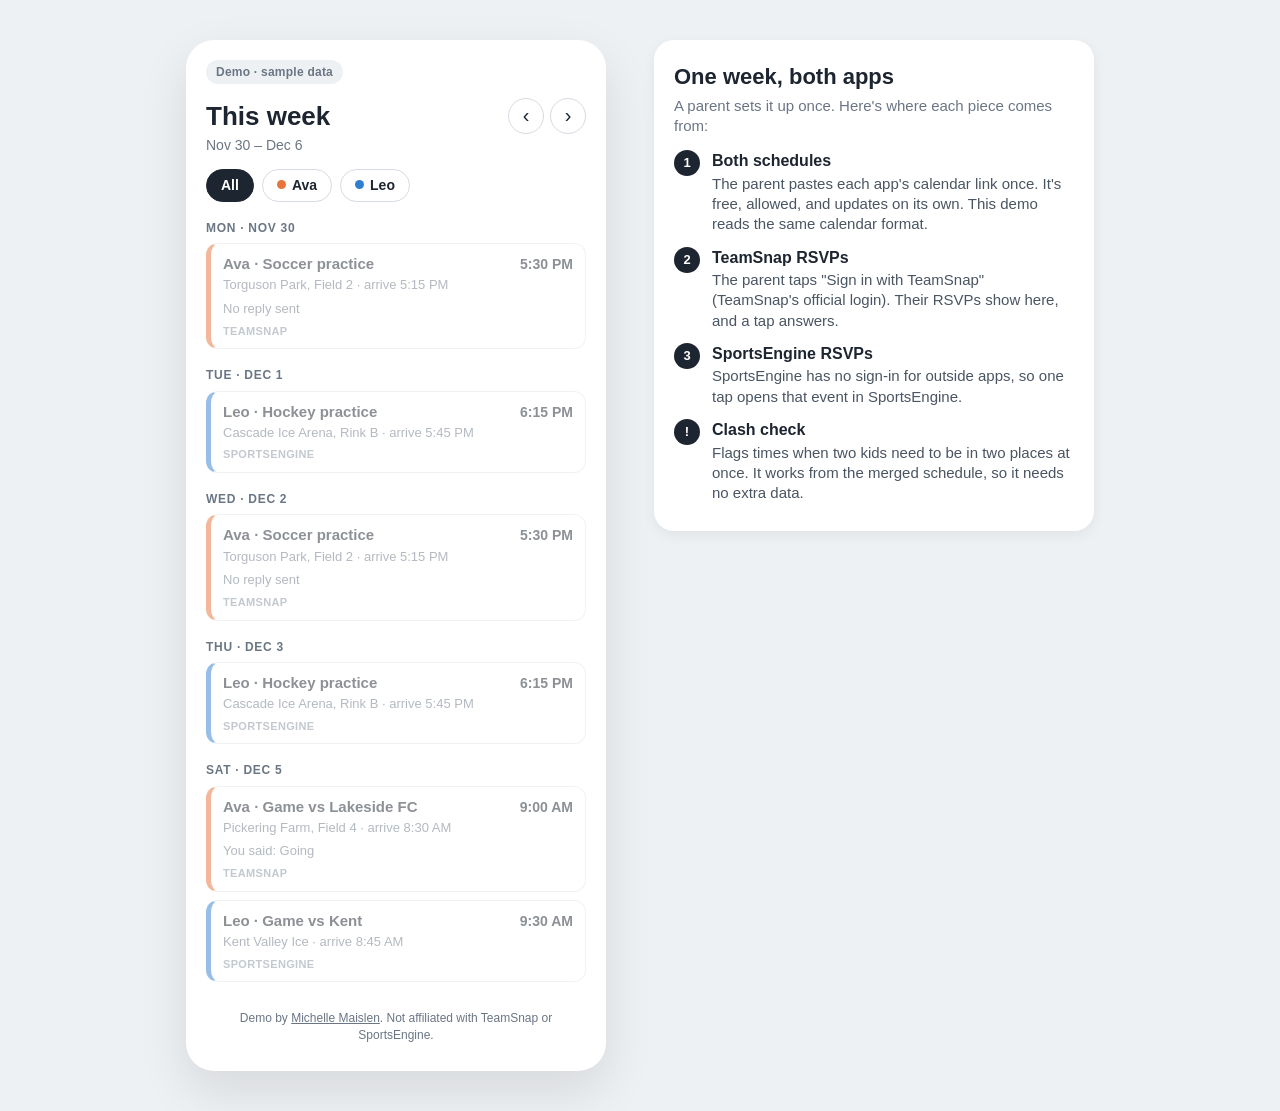
==== sports-week/index.html @ c1bda03e "Add Sports Week demo: TeamSnap and SportsEngine in one view Sample kids and games in iCalendar forma" ====
<!doctype html>
<html lang="en">
<head>
<meta charset="utf-8">
<meta name="viewport" content="width=device-width, initial-scale=1, viewport-fit=cover">
<meta name="description" content="Demo: one week of kids' sports from TeamSnap and SportsEngine in one view.">
<meta name="color-scheme" content="light">
<title>Sports Week (demo)</title>
<link rel="stylesheet" href="style.css">
</head>
<body>
<div class="layout">
  <main class="app" aria-label="Sports Week demo">
    <div class="demo-bar">
      <span class="pill">Demo · sample data</span>
      <button class="link" id="howBtn" type="button">How it works</button>
    </div>

    <header class="top">
      <div class="title-row">
        <h1 id="weekTitle">This week</h1>
        <div class="week-nav">
          <button type="button" id="prevWeek" aria-label="Previous week">‹</button>
          <button type="button" id="nextWeek" aria-label="Next week">›</button>
        </div>
      </div>
      <div class="sub" id="weekRange"></div>
      <div class="chips" id="chips" role="group" aria-label="Show kids"></div>
    </header>

    <button type="button" class="alert" id="rsvpAlert" hidden>
      <span id="rsvpCount"></span><b>Answer ›</b>
    </button>

    <section id="days" aria-live="polite"></section>

    <footer class="foot">
      Demo by <a href="https://michellemaislen.com/">Michelle Maislen</a>. Not affiliated with TeamSnap or SportsEngine.
    </footer>
  </main>

  <aside class="how" id="how" aria-label="How it works">
    <button type="button" class="close" id="howClose" aria-label="Close">×</button>
    <h2>One week, both apps</h2>
    <p class="how-sub">A parent sets it up once. Here's where each piece comes from:</p>
    <ol>
      <li><b>Both schedules</b>The parent pastes each app's calendar link once. It's free, allowed, and updates on its own. This demo reads the same calendar format.</li>
      <li><b>TeamSnap RSVPs</b>The parent taps "Sign in with TeamSnap" (TeamSnap's official login). Their RSVPs show here, and a tap answers.</li>
      <li><b>SportsEngine RSVPs</b>SportsEngine has no sign-in for outside apps, so one tap opens that event in SportsEngine.</li>
      <li class="warn"><b>Clash check</b>Flags times when two kids need to be in two places at once. It works from the merged schedule, so it needs no extra data.</li>
    </ol>
  </aside>
</div>
<div class="scrim" id="scrim" hidden></div>
<div class="toast" id="toast" role="status" hidden></div>

<script src="ics.js"></script>
<script src="demo-feeds.js"></script>
<script src="app.js"></script>
</body>
</html>
---- sports-week/style.css ----
:root {
  --ink: #1d2530;
  --muted: #6b7684;
  --line: #e3e7ec;
  --chip: #d6dbe1;
  --bg: #eef1f4;
  --card: #fff;
  --go: #1f9d55;
  --warn-bg: #fdeceb;
  --warn: #b3261e;
  --alert-bg: #fff4e5;
  --alert-line: #f3c27a;
  --alert: #b35c00;
  --link: #2f7fd1;
}
* { box-sizing: border-box; margin: 0; padding: 0; }
[hidden] { display: none !important; }
html { -webkit-text-size-adjust: 100%; }
body {
  font-family: -apple-system, BlinkMacSystemFont, "Segoe UI", Inter, Helvetica, Arial, sans-serif;
  background: var(--card);
  color: var(--ink);
  line-height: 1.35;
}
button { font: inherit; color: inherit; background: none; border: 0; cursor: pointer; }
button:focus-visible, a:focus-visible { outline: 3px solid var(--link); outline-offset: 2px; border-radius: 6px; }

.layout { min-height: 100vh; }
.app { max-width: 480px; margin: 0 auto; padding: 12px 16px 32px; }

.demo-bar { display: flex; justify-content: space-between; align-items: center; margin-bottom: 14px; }
.pill { font-size: 12px; font-weight: 700; letter-spacing: .02em; background: #eef1f4; color: var(--muted); padding: 4px 10px; border-radius: 20px; }
.link { color: var(--link); font-size: 14px; font-weight: 650; padding: 6px 0; }

.title-row { display: flex; justify-content: space-between; align-items: center; }
h1 { font-size: 26px; font-weight: 750; }
.week-nav { display: flex; gap: 6px; }
.week-nav button { width: 36px; height: 36px; border-radius: 50%; border: 1.5px solid var(--chip); font-size: 20px; line-height: 1; padding-bottom: 2px; }
.week-nav button:disabled { opacity: .3; cursor: default; }
.sub { color: var(--muted); font-size: 14px; margin-top: 2px; }

.chips { display: flex; gap: 8px; margin: 14px 0; }
.chip { padding: 6px 14px; border-radius: 20px; font-size: 14px; font-weight: 600; border: 1.5px solid var(--chip); }
.chip.on { background: var(--ink); color: #fff; border-color: var(--ink); }
.dot { display: inline-block; width: 9px; height: 9px; border-radius: 50%; margin-right: 6px; vertical-align: 1px; }

.alert { width: 100%; background: var(--alert-bg); border: 1.5px solid var(--alert-line); border-radius: 14px; padding: 10px 14px; font-size: 14px; font-weight: 600; display: flex; justify-content: space-between; text-align: left; }
.alert b { color: var(--alert); }

.day h2 { font-size: 12px; font-weight: 700; color: var(--muted); letter-spacing: .06em; text-transform: uppercase; margin: 18px 0 7px; display: flex; align-items: center; gap: 8px; }
.today { background: var(--ink); color: #fff; border-radius: 10px; padding: 1px 7px; font-size: 10px; letter-spacing: .04em; }

.ev { border: 1.5px solid var(--line); border-left: 5px solid var(--kid); border-radius: 12px; padding: 10px 12px; margin-bottom: 8px; background: var(--card); }
.ev.past { opacity: .5; }
.ev.flash { animation: flash 1.2s ease; }
@keyframes flash { 0%, 60% { box-shadow: 0 0 0 4px var(--alert-line); } 100% { box-shadow: 0 0 0 0 transparent; } }
.row { display: flex; justify-content: space-between; align-items: baseline; gap: 10px; }
.ev h3 { font-size: 15px; font-weight: 650; }
.time { font-size: 14px; font-weight: 600; white-space: nowrap; }
.meta { color: var(--muted); font-size: 13px; margin-top: 2px; }
.src { font-size: 11px; font-weight: 700; color: #8a94a1; margin-top: 6px; letter-spacing: .03em; }

.rsvp { display: flex; gap: 6px; margin-top: 8px; }
.b { flex: 1; text-align: center; font-size: 13px; font-weight: 650; padding: 7px 0; border-radius: 8px; border: 1.5px solid var(--chip); color: #3c4652; }
.b.on.going { background: var(--go); border-color: var(--go); color: #fff; }
.b.on.maybe { background: #f2b01e; border-color: #f2b01e; color: #1d2530; }
.b.on.no { background: #6b7684; border-color: #6b7684; color: #fff; }
.out { margin-top: 8px; font-size: 13px; font-weight: 650; color: var(--link); padding: 2px 0; }
.done { margin-top: 6px; font-size: 13px; color: var(--muted); }

.clash { background: var(--warn-bg); color: var(--warn); font-size: 13px; font-weight: 650; border-radius: 8px; padding: 6px 10px; margin-bottom: 8px; }
.empty { color: var(--muted); margin-top: 24px; text-align: center; }

.foot { margin-top: 28px; font-size: 12px; color: var(--muted); text-align: center; }
.foot a { color: inherit; }

/* How it works: bottom sheet on phones, side panel on wide screens */
.how { position: fixed; left: 0; right: 0; bottom: 0; background: var(--card); border-radius: 20px 20px 0 0; padding: 22px 20px 28px; box-shadow: 0 -10px 30px rgba(0,0,0,.15); transform: translateY(105%); visibility: hidden; transition: transform .25s ease, visibility .25s; z-index: 20; max-height: 85vh; overflow-y: auto; }
body.how-open .how { transform: none; visibility: visible; }
.scrim { position: fixed; inset: 0; background: rgba(29,37,48,.35); z-index: 10; }
.close { position: absolute; right: 14px; top: 10px; font-size: 26px; color: var(--muted); width: 36px; height: 36px; }
.how h2 { font-size: 22px; font-weight: 750; }
.how-sub { color: var(--muted); font-size: 15px; margin: 4px 0 14px; }
.how ol { list-style: none; counter-reset: n; display: grid; gap: 12px; }
.how li { counter-increment: n; position: relative; padding-left: 38px; font-size: 14px; color: #4a5562; }
.how li::before { content: counter(n); position: absolute; left: 0; top: 0; width: 26px; height: 26px; border-radius: 50%; background: var(--ink); color: #fff; font-size: 13px; font-weight: 700; display: flex; align-items: center; justify-content: center; }
.how li.warn::before { content: "!"; }
.how li b { display: block; color: var(--ink); font-size: 16px; margin-bottom: 2px; }

.toast { position: fixed; left: 50%; bottom: 24px; transform: translateX(-50%); background: var(--ink); color: #fff; font-size: 14px; padding: 10px 16px; border-radius: 12px; width: max-content; max-width: calc(100vw - 32px); z-index: 30; box-shadow: 0 6px 20px rgba(0,0,0,.2); }

@media (min-width: 900px) {
  body { background: var(--bg); }
  .layout { display: flex; justify-content: center; align-items: flex-start; gap: 48px; padding: 40px 32px; }
  .app { margin: 0; width: 420px; flex: none; background: var(--card); border-radius: 28px; padding: 20px 20px 28px; box-shadow: 0 20px 50px rgba(0,0,0,.10); }
  .how { position: sticky; top: 40px; transform: none; border-radius: 20px; box-shadow: 0 4px 14px rgba(0,0,0,.06); width: 440px; max-height: none; transition: none; visibility: visible; }
  .close, #howBtn, .scrim { display: none !important; }
  .how li { font-size: 15px; }
}
@media (prefers-reduced-motion: reduce) {
  .how { transition: none; }
  .ev.flash { animation: none; }
}
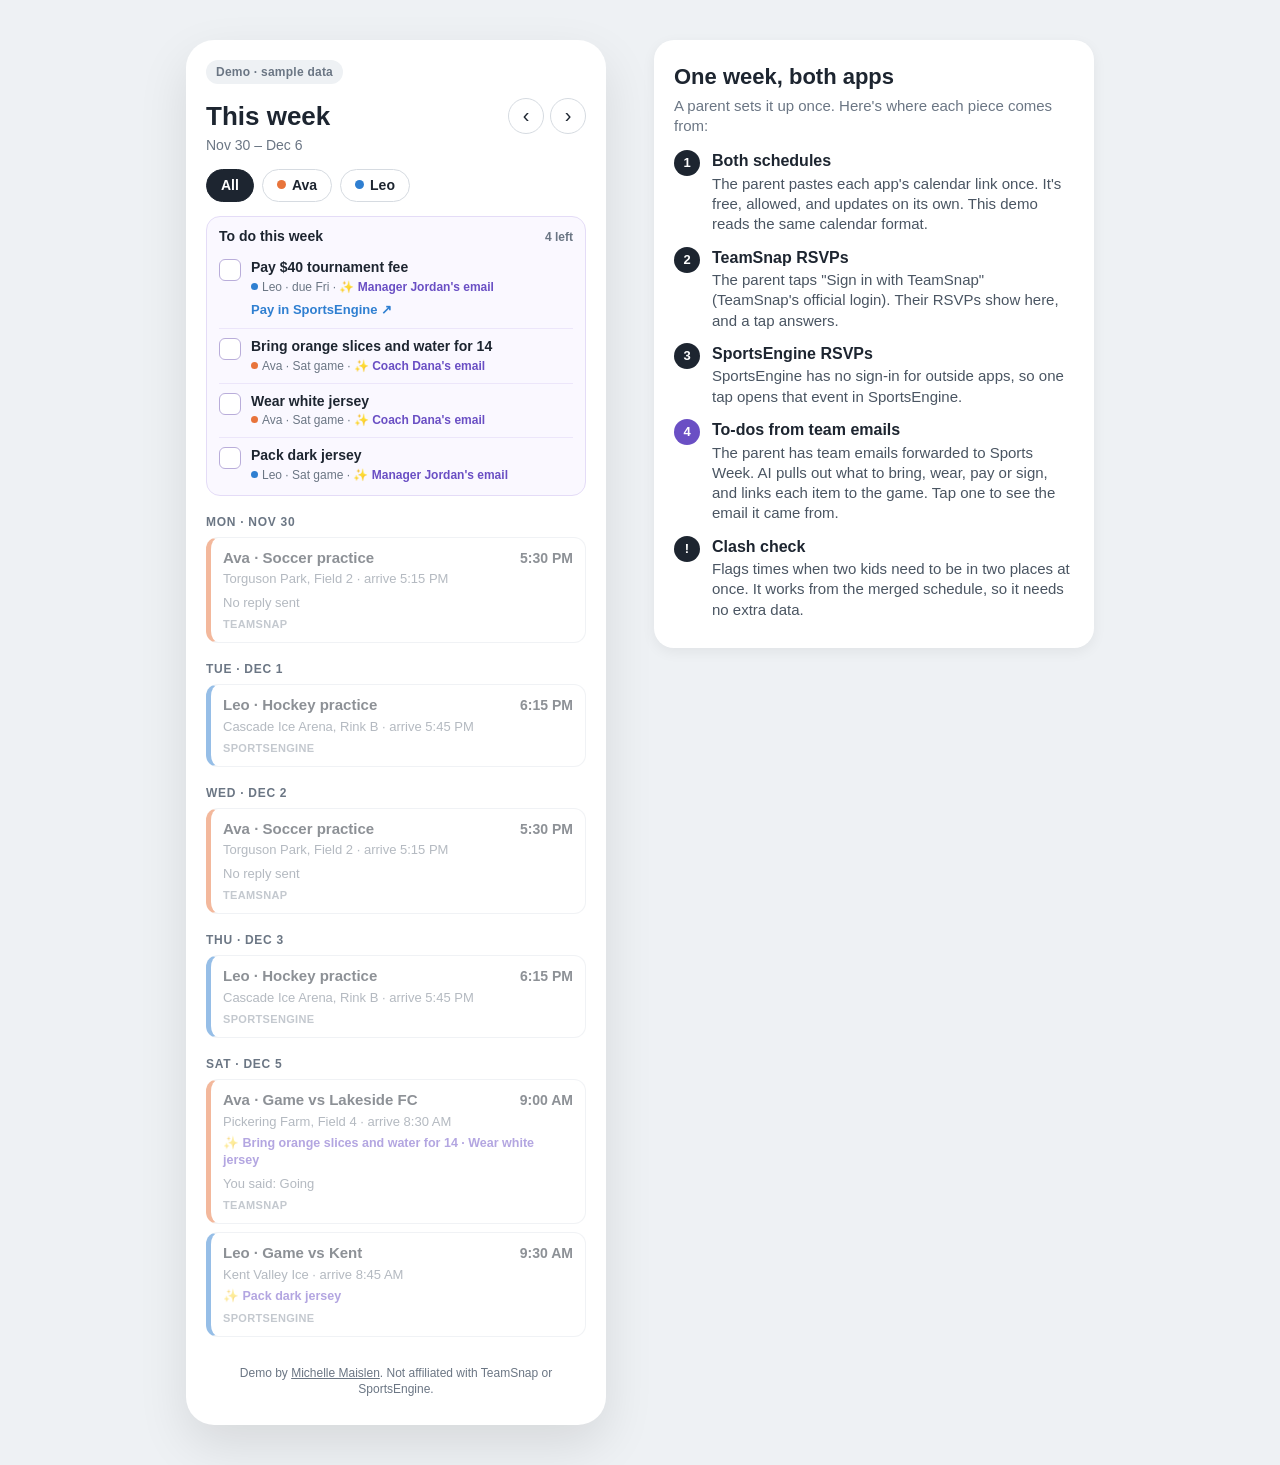
==== commit 0fd292d6: "Add AI to-dos from team emails to Sports Week demo Sample coach emails with the to-dos pulled from t" ====
--- a/sports-week/index.html
+++ b/sports-week/index.html
@@ -32,6 +32,8 @@
       <span id="rsvpCount"></span><b>Answer ›</b>
     </button>
 
+    <section class="todo" id="todo" aria-label="To do" hidden></section>
+
     <section id="days" aria-live="polite"></section>
 
     <footer class="foot">
@@ -47,11 +49,19 @@
       <li><b>Both schedules</b>The parent pastes each app's calendar link once. It's free, allowed, and updates on its own. This demo reads the same calendar format.</li>
       <li><b>TeamSnap RSVPs</b>The parent taps "Sign in with TeamSnap" (TeamSnap's official login). Their RSVPs show here, and a tap answers.</li>
       <li><b>SportsEngine RSVPs</b>SportsEngine has no sign-in for outside apps, so one tap opens that event in SportsEngine.</li>
+      <li class="ai"><b>To-dos from team emails</b>The parent has team emails forwarded to Sports Week. AI pulls out what to bring, wear, pay or sign, and links each item to the game. Tap one to see the email it came from.</li>
       <li class="warn"><b>Clash check</b>Flags times when two kids need to be in two places at once. It works from the merged schedule, so it needs no extra data.</li>
     </ol>
   </aside>
 </div>
 <div class="scrim" id="scrim" hidden></div>
+<div class="modal" id="mail" role="dialog" aria-modal="true" aria-labelledby="mailSubj" hidden>
+  <button type="button" class="close" id="mailClose" aria-label="Close">×</button>
+  <div class="mail-from" id="mailFrom"></div>
+  <h2 id="mailSubj"></h2>
+  <div class="mail-body" id="mailBody"></div>
+  <p class="mail-note">✨ AI turned the highlighted words into to-dos. The demo uses sample emails.</p>
+</div>
 <div class="toast" id="toast" role="status" hidden></div>
 
 <script src="ics.js"></script>
--- a/sports-week/style.css
+++ b/sports-week/style.css
@@ -74,6 +74,32 @@
 .foot { margin-top: 28px; font-size: 12px; color: var(--muted); text-align: center; }
 .foot a { color: inherit; }
 
+/* To-dos from team emails */
+.todo { margin-top: 12px; border: 1.5px solid #e4dcf7; background: #faf8ff; border-radius: 14px; padding: 10px 12px 4px; }
+.todo h2 { font-size: 14px; font-weight: 700; display: flex; justify-content: space-between; align-items: baseline; margin-bottom: 4px; }
+.todo .count { font-size: 12px; font-weight: 600; color: var(--muted); }
+.td { display: flex; gap: 10px; padding: 8px 0; border-top: 1px solid #ece6fa; }
+.td:first-of-type { border-top: 0; }
+.cb { width: 22px; height: 22px; border-radius: 6px; border: 1.5px solid #b9adda; background: #fff; flex: none; margin-top: 1px; font-size: 13px; font-weight: 800; color: #fff; line-height: 1; }
+.td.done .cb { background: var(--go); border-color: var(--go); }
+.td-text { font-size: 14px; font-weight: 600; }
+.td.done .td-text { text-decoration: line-through; color: var(--muted); }
+.td-meta { font-size: 12px; color: var(--muted); margin-top: 2px; }
+.td-meta .dot { width: 7px; height: 7px; margin-right: 4px; vertical-align: 1px; }
+.from { color: #6a4fc4; font-size: 12px; font-weight: 600; padding: 0; }
+.pay { margin-top: 4px; }
+.ev-todo { font-size: 12.5px; color: #6a4fc4; font-weight: 600; margin-top: 5px; }
+.ev-todo .struck { text-decoration: line-through; color: var(--muted); font-weight: 500; }
+
+/* Email source view */
+.modal { position: fixed; left: 50%; top: 50%; transform: translate(-50%, -50%); width: min(440px, calc(100vw - 32px)); max-height: 85vh; overflow-y: auto; background: var(--card); border-radius: 18px; padding: 22px 20px 18px; z-index: 25; box-shadow: 0 20px 50px rgba(0,0,0,.25); }
+.mail-from { font-size: 12px; color: var(--muted); font-weight: 600; padding-right: 30px; }
+.modal h2 { font-size: 18px; font-weight: 750; margin: 4px 0 12px; }
+.mail-body { font-size: 14px; line-height: 1.5; color: #3c4652; background: #f7f8fa; border-radius: 12px; padding: 12px 14px; }
+.mail-body mark { background: #ece6fa; color: inherit; border-radius: 4px; padding: 0 2px; }
+.mail-body mark.this { background: #d6c9f7; box-shadow: 0 0 0 2px #b9a3f0; }
+.mail-note { font-size: 12px; color: var(--muted); margin-top: 10px; }
+
 /* How it works: bottom sheet on phones, side panel on wide screens */
 .how { position: fixed; left: 0; right: 0; bottom: 0; background: var(--card); border-radius: 20px 20px 0 0; padding: 22px 20px 28px; box-shadow: 0 -10px 30px rgba(0,0,0,.15); transform: translateY(105%); visibility: hidden; transition: transform .25s ease, visibility .25s; z-index: 20; max-height: 85vh; overflow-y: auto; }
 body.how-open .how { transform: none; visibility: visible; }
@@ -85,6 +111,7 @@
 .how li { counter-increment: n; position: relative; padding-left: 38px; font-size: 14px; color: #4a5562; }
 .how li::before { content: counter(n); position: absolute; left: 0; top: 0; width: 26px; height: 26px; border-radius: 50%; background: var(--ink); color: #fff; font-size: 13px; font-weight: 700; display: flex; align-items: center; justify-content: center; }
 .how li.warn::before { content: "!"; }
+.how li.ai::before { background: #6a4fc4; }
 .how li b { display: block; color: var(--ink); font-size: 16px; margin-bottom: 2px; }
 
 .toast { position: fixed; left: 50%; bottom: 24px; transform: translateX(-50%); background: var(--ink); color: #fff; font-size: 14px; padding: 10px 16px; border-radius: 12px; width: max-content; max-width: calc(100vw - 32px); z-index: 30; box-shadow: 0 6px 20px rgba(0,0,0,.2); }
@@ -94,7 +121,7 @@
   .layout { display: flex; justify-content: center; align-items: flex-start; gap: 48px; padding: 40px 32px; }
   .app { margin: 0; width: 420px; flex: none; background: var(--card); border-radius: 28px; padding: 20px 20px 28px; box-shadow: 0 20px 50px rgba(0,0,0,.10); }
   .how { position: sticky; top: 40px; transform: none; border-radius: 20px; box-shadow: 0 4px 14px rgba(0,0,0,.06); width: 440px; max-height: none; transition: none; visibility: visible; }
-  .close, #howBtn, .scrim { display: none !important; }
+  .how .close, #howBtn { display: none !important; }
   .how li { font-size: 15px; }
 }
 @media (prefers-reduced-motion: reduce) {
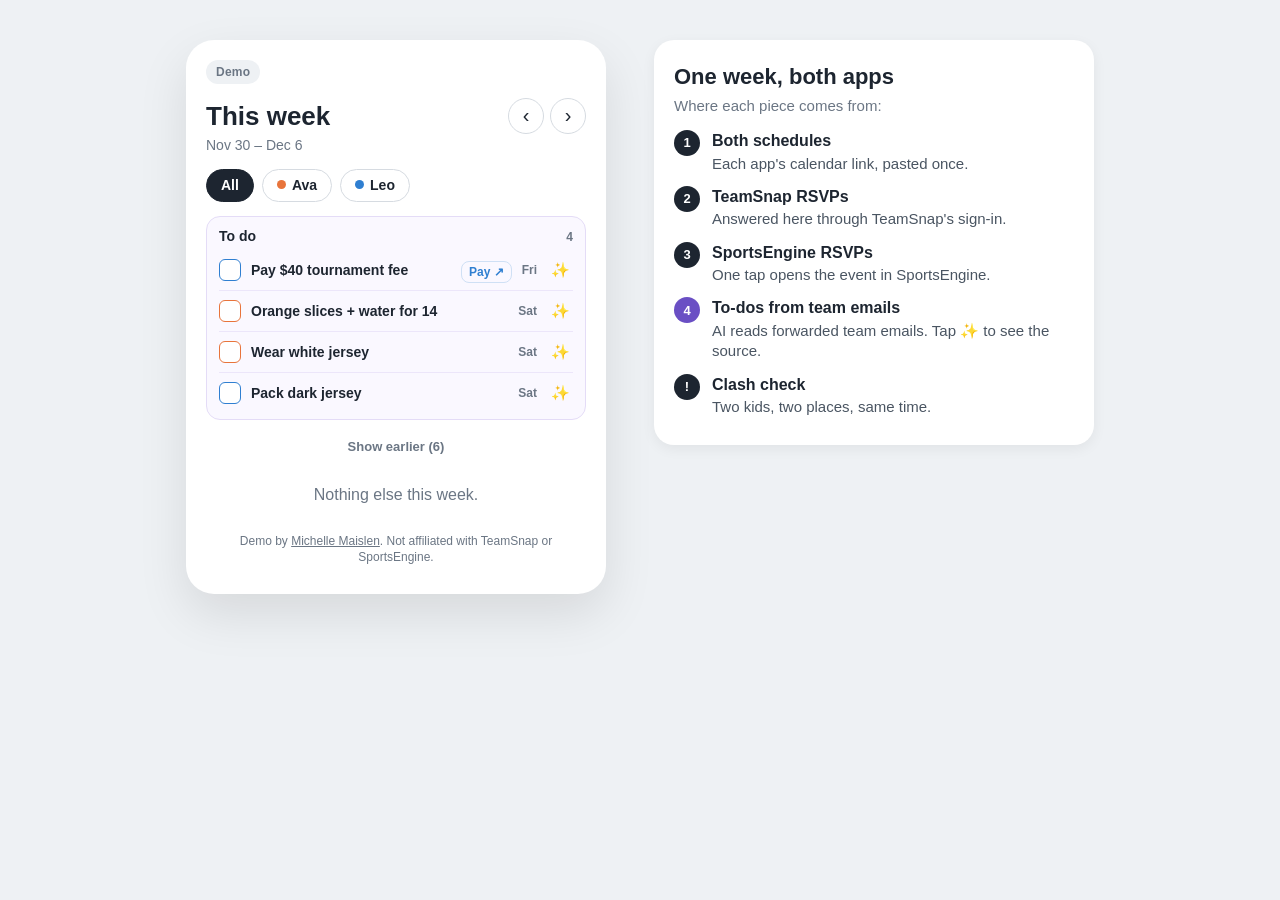
==== commit e8acab9a: "Simplify Sports Week demo: fewer words, more icons Icon RSVP buttons, kid initials instead of names," ====
--- a/sports-week/index.html
+++ b/sports-week/index.html
@@ -12,8 +12,8 @@
 <div class="layout">
   <main class="app" aria-label="Sports Week demo">
     <div class="demo-bar">
-      <span class="pill">Demo · sample data</span>
-      <button class="link" id="howBtn" type="button">How it works</button>
+      <span class="pill">Demo</span>
+      <button class="help" id="howBtn" type="button" aria-label="How it works" title="How it works">?</button>
     </div>
 
     <header class="top">
@@ -29,7 +29,7 @@
     </header>
 
     <button type="button" class="alert" id="rsvpAlert" hidden>
-      <span id="rsvpCount"></span><b>Answer ›</b>
+      <span id="rsvpCount"></span><b>›</b>
     </button>
 
     <section class="todo" id="todo" aria-label="To do" hidden></section>
@@ -44,13 +44,13 @@
   <aside class="how" id="how" aria-label="How it works">
     <button type="button" class="close" id="howClose" aria-label="Close">×</button>
     <h2>One week, both apps</h2>
-    <p class="how-sub">A parent sets it up once. Here's where each piece comes from:</p>
+    <p class="how-sub">Where each piece comes from:</p>
     <ol>
-      <li><b>Both schedules</b>The parent pastes each app's calendar link once. It's free, allowed, and updates on its own. This demo reads the same calendar format.</li>
-      <li><b>TeamSnap RSVPs</b>The parent taps "Sign in with TeamSnap" (TeamSnap's official login). Their RSVPs show here, and a tap answers.</li>
-      <li><b>SportsEngine RSVPs</b>SportsEngine has no sign-in for outside apps, so one tap opens that event in SportsEngine.</li>
-      <li class="ai"><b>To-dos from team emails</b>The parent has team emails forwarded to Sports Week. AI pulls out what to bring, wear, pay or sign, and links each item to the game. Tap one to see the email it came from.</li>
-      <li class="warn"><b>Clash check</b>Flags times when two kids need to be in two places at once. It works from the merged schedule, so it needs no extra data.</li>
+      <li><b>Both schedules</b>Each app's calendar link, pasted once.</li>
+      <li><b>TeamSnap RSVPs</b>Answered here through TeamSnap's sign-in.</li>
+      <li><b>SportsEngine RSVPs</b>One tap opens the event in SportsEngine.</li>
+      <li class="ai"><b>To-dos from team emails</b>AI reads forwarded team emails. Tap ✨ to see the source.</li>
+      <li class="warn"><b>Clash check</b>Two kids, two places, same time.</li>
     </ol>
   </aside>
 </div>
@@ -60,7 +60,7 @@
   <div class="mail-from" id="mailFrom"></div>
   <h2 id="mailSubj"></h2>
   <div class="mail-body" id="mailBody"></div>
-  <p class="mail-note">✨ AI turned the highlighted words into to-dos. The demo uses sample emails.</p>
+  <p class="mail-note">✨ Highlighted words became to-dos.</p>
 </div>
 <div class="toast" id="toast" role="status" hidden></div>
 
--- a/sports-week/style.css
+++ b/sports-week/style.css
@@ -128,3 +128,30 @@
   .how { transition: none; }
   .ev.flash { animation: none; }
 }
+
+/* ---- Simplified layout: fewer words, more icons ---- */
+.help { width: 30px; height: 30px; border-radius: 50%; border: 1.5px solid var(--chip); font-weight: 700; font-size: 15px; color: var(--muted); }
+.alert { padding: 9px 14px; }
+
+.ev { display: flex; gap: 10px; align-items: flex-start; padding: 10px 12px; }
+.av { width: 26px; height: 26px; border-radius: 50%; background: var(--kid); color: #fff; font-size: 13px; font-weight: 750; display: flex; align-items: center; justify-content: center; flex: none; margin-top: 1px; }
+.ev-main { flex: 1; min-width: 0; }
+.row2 { display: flex; justify-content: space-between; align-items: center; gap: 8px; margin-top: 3px; min-height: 30px; }
+.row2 .meta { margin: 0; white-space: nowrap; overflow: hidden; text-overflow: ellipsis; min-width: 0; }
+.rsvp { margin: 0; gap: 4px; flex: none; }
+.b { flex: none; width: 32px; height: 30px; padding: 0; font-size: 15px; font-weight: 750; border-radius: 8px; }
+.b.on.going { background: var(--go); border-color: var(--go); color: #fff; }
+.out { margin: 0; flex: none; font-size: 13px; padding: 5px 8px; border-radius: 8px; border: 1.5px solid #cfe0f5; }
+
+.clash { display: inline-block; background: var(--warn-bg); color: var(--warn); font-size: 11px; letter-spacing: 0; text-transform: none; border-radius: 10px; padding: 2px 8px; margin: 0; font-weight: 700; }
+.earlier { display: block; margin: 14px auto 0; font-size: 13px; font-weight: 600; color: var(--muted); padding: 4px 10px; }
+
+.todo { padding: 10px 12px 6px; }
+.td { align-items: center; gap: 10px; padding: 7px 0; }
+.cb { border-color: var(--kid); margin: 0; }
+.td.done .cb { background: var(--kid); border-color: var(--kid); }
+.td-text { flex: 1; min-width: 0; font-size: 14px; font-weight: 600; white-space: nowrap; overflow: hidden; text-overflow: ellipsis; }
+.td-day { font-size: 12px; color: var(--muted); font-weight: 600; flex: none; }
+.from { font-size: 15px; width: 26px; height: 26px; border-radius: 50%; flex: none; }
+.from:hover { background: #ece6fa; }
+.pay { font-size: 12px; font-weight: 650; color: var(--link); border: 1.5px solid #cfe0f5; border-radius: 8px; padding: 2px 7px; flex: none; }
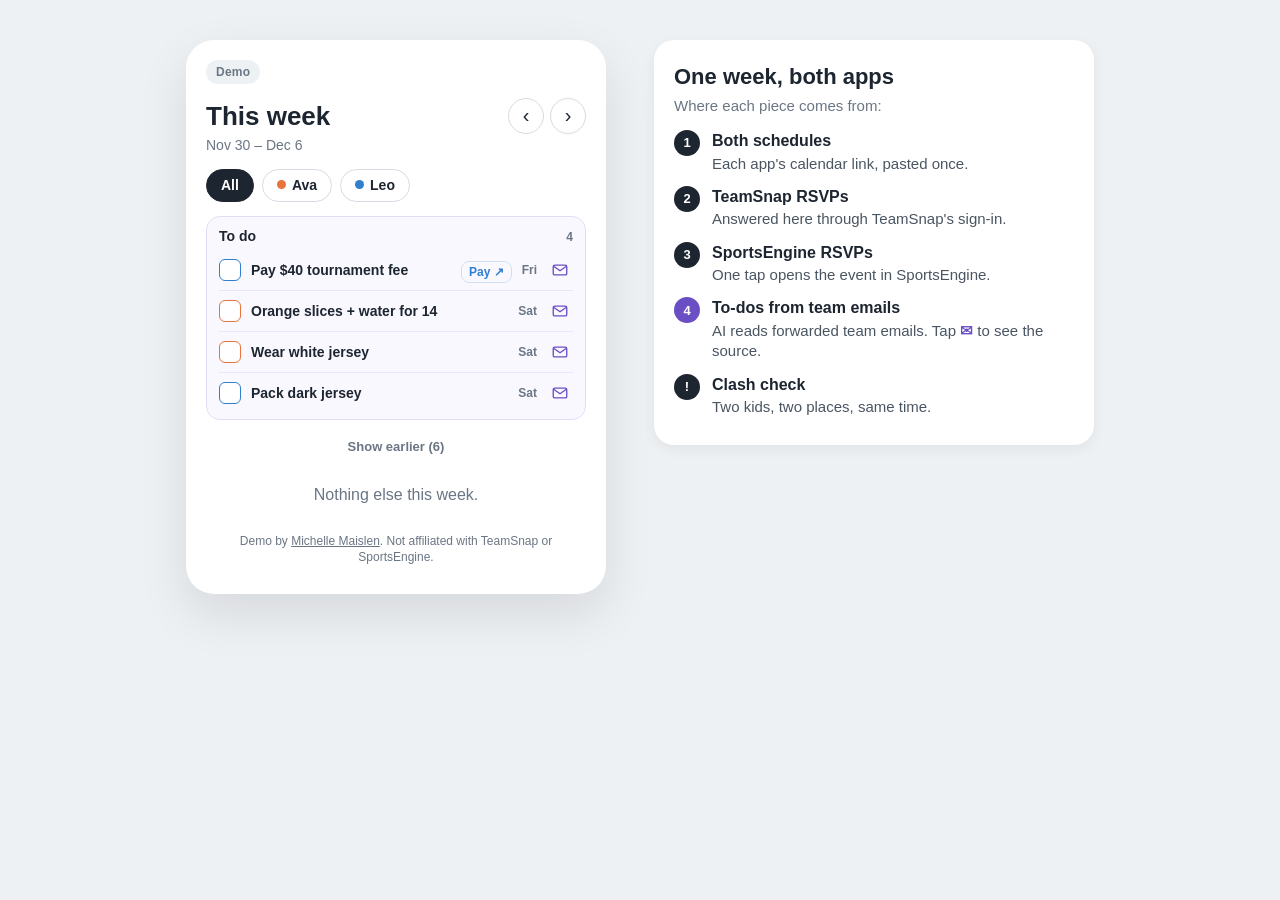
==== commit e1f92a0d: "Use an envelope icon for the to-do source email Co-Authored-By: Claude Opus 5.5 <noreply@anthropic.c" ====
--- a/sports-week/index.html
+++ b/sports-week/index.html
@@ -49,7 +49,7 @@
       <li><b>Both schedules</b>Each app's calendar link, pasted once.</li>
       <li><b>TeamSnap RSVPs</b>Answered here through TeamSnap's sign-in.</li>
       <li><b>SportsEngine RSVPs</b>One tap opens the event in SportsEngine.</li>
-      <li class="ai"><b>To-dos from team emails</b>AI reads forwarded team emails. Tap ✨ to see the source.</li>
+      <li class="ai"><b>To-dos from team emails</b>AI reads forwarded team emails. Tap <span class="mail-ico" aria-label="the envelope">✉</span> to see the source.</li>
       <li class="warn"><b>Clash check</b>Two kids, two places, same time.</li>
     </ol>
   </aside>
--- a/sports-week/style.css
+++ b/sports-week/style.css
@@ -155,3 +155,5 @@
 .from { font-size: 15px; width: 26px; height: 26px; border-radius: 50%; flex: none; }
 .from:hover { background: #ece6fa; }
 .pay { font-size: 12px; font-weight: 650; color: var(--link); border: 1.5px solid #cfe0f5; border-radius: 8px; padding: 2px 7px; flex: none; }
+.from { color: #6a4fc4; display: inline-flex; align-items: center; justify-content: center; }
+.mail-ico { color: #6a4fc4; font-weight: 700; }
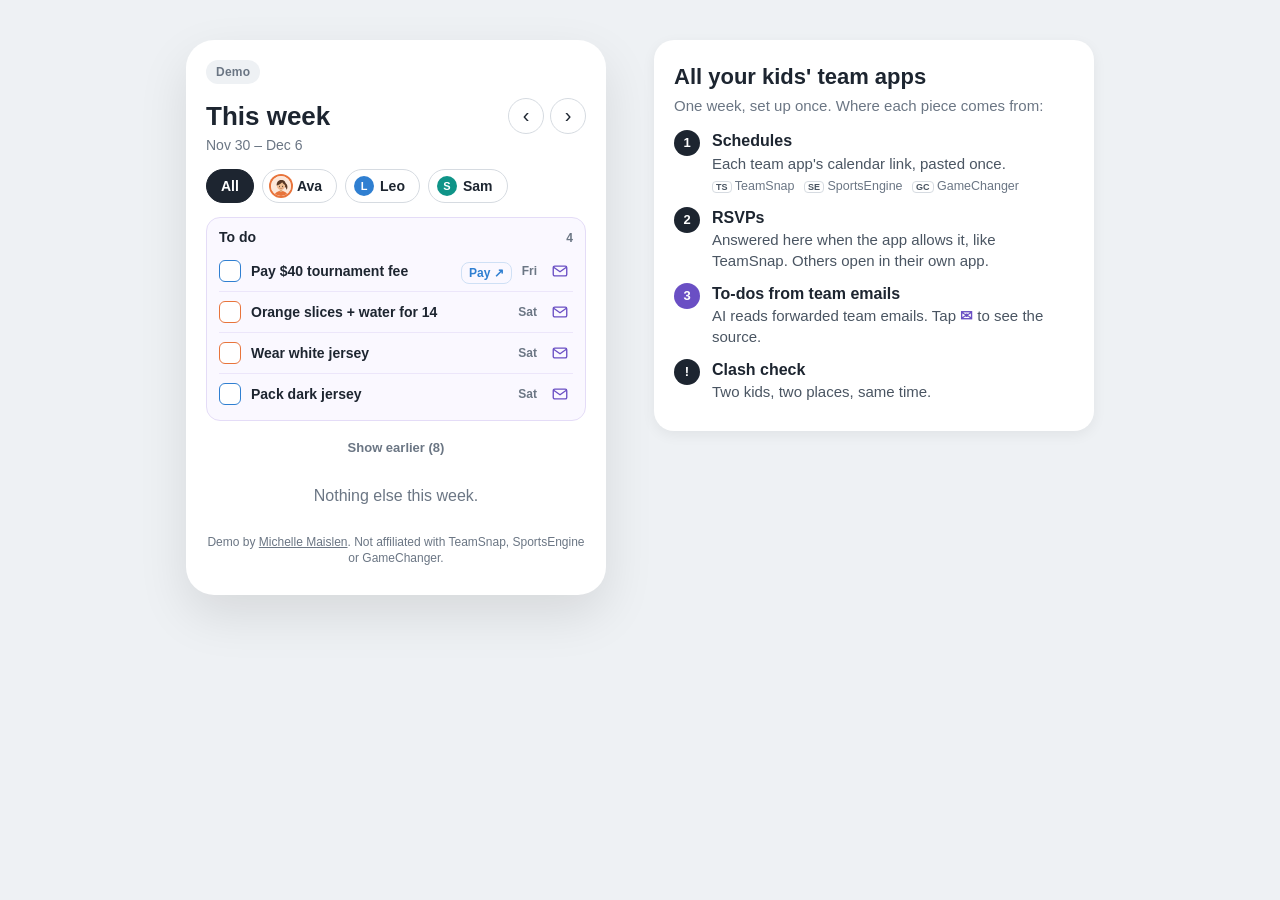
==== commit d328985e: "Show three kids across three team apps in Sports Week demo Adds Sam on GameChanger, a small app badg" ====
--- a/sports-week/index.html
+++ b/sports-week/index.html
@@ -3,7 +3,7 @@
 <head>
 <meta charset="utf-8">
 <meta name="viewport" content="width=device-width, initial-scale=1, viewport-fit=cover">
-<meta name="description" content="Demo: one week of kids' sports from TeamSnap and SportsEngine in one view.">
+<meta name="description" content="Demo: one week of every kid's sports, from all their team apps, in one view.">
 <meta name="color-scheme" content="light">
 <title>Sports Week (demo)</title>
 <link rel="stylesheet" href="style.css">
@@ -37,18 +37,17 @@
     <section id="days" aria-live="polite"></section>
 
     <footer class="foot">
-      Demo by <a href="https://michellemaislen.com/">Michelle Maislen</a>. Not affiliated with TeamSnap or SportsEngine.
+      Demo by <a href="https://michellemaislen.com/">Michelle Maislen</a>. Not affiliated with TeamSnap, SportsEngine or GameChanger.
     </footer>
   </main>
 
   <aside class="how" id="how" aria-label="How it works">
     <button type="button" class="close" id="howClose" aria-label="Close">×</button>
-    <h2>One week, both apps</h2>
-    <p class="how-sub">Where each piece comes from:</p>
+    <h2>All your kids' team apps</h2>
+    <p class="how-sub">One week, set up once. Where each piece comes from:</p>
     <ol>
-      <li><b>Both schedules</b>Each app's calendar link, pasted once.</li>
-      <li><b>TeamSnap RSVPs</b>Answered here through TeamSnap's sign-in.</li>
-      <li><b>SportsEngine RSVPs</b>One tap opens the event in SportsEngine.</li>
+      <li><b>Schedules</b>Each team app's calendar link, pasted once. <span class="apps"><i>TS</i> TeamSnap <i>SE</i> SportsEngine <i>GC</i> GameChanger</span></li>
+      <li><b>RSVPs</b>Answered here when the app allows it, like TeamSnap. Others open in their own app.</li>
       <li class="ai"><b>To-dos from team emails</b>AI reads forwarded team emails. Tap <span class="mail-ico" aria-label="the envelope">✉</span> to see the source.</li>
       <li class="warn"><b>Clash check</b>Two kids, two places, same time.</li>
     </ol>
--- a/sports-week/style.css
+++ b/sports-week/style.css
@@ -157,3 +157,19 @@
 .pay { font-size: 12px; font-weight: 650; color: var(--link); border: 1.5px solid #cfe0f5; border-radius: 8px; padding: 2px 7px; flex: none; }
 .from { color: #6a4fc4; display: inline-flex; align-items: center; justify-content: center; }
 .mail-ico { color: #6a4fc4; font-weight: 700; }
+
+/* Kid photos (from TeamSnap when shared) with initials as the fallback */
+.av.photo { object-fit: cover; background: #fff; box-shadow: 0 0 0 2px var(--kid); width: 26px; height: 26px; }
+.chip { display: inline-flex; align-items: center; gap: 6px; }
+.chip-av { width: 20px; height: 20px; border-radius: 50%; font-size: 11px; font-weight: 750; color: #fff; display: inline-flex; align-items: center; justify-content: center; margin-left: -6px; background: var(--kid); }
+.chip-av.photo { object-fit: cover; background: #fff; box-shadow: 0 0 0 2px var(--kid); }
+
+/* App badge on each event: which team app it came from */
+.av-wrap { position: relative; flex: none; width: 26px; height: 26px; margin-top: 1px; }
+.av-wrap .av { margin: 0; }
+.app-badge { position: absolute; right: -7px; bottom: -6px; font-size: 7.5px; font-weight: 800; letter-spacing: .02em; color: #4a5562; background: #fff; border: 1px solid #d6dbe1; border-radius: 5px; padding: 1px 2px; line-height: 1.1; }
+.ev { gap: 12px; }
+.chips { flex-wrap: wrap; }
+.how .apps { display: block; margin-top: 4px; font-size: 12.5px; color: var(--muted); }
+.how .apps i { font-style: normal; font-size: 9px; font-weight: 800; color: #4a5562; border: 1px solid #d6dbe1; border-radius: 4px; padding: 0 3px; margin-left: 6px; }
+.how .apps i:first-child { margin-left: 0; }
